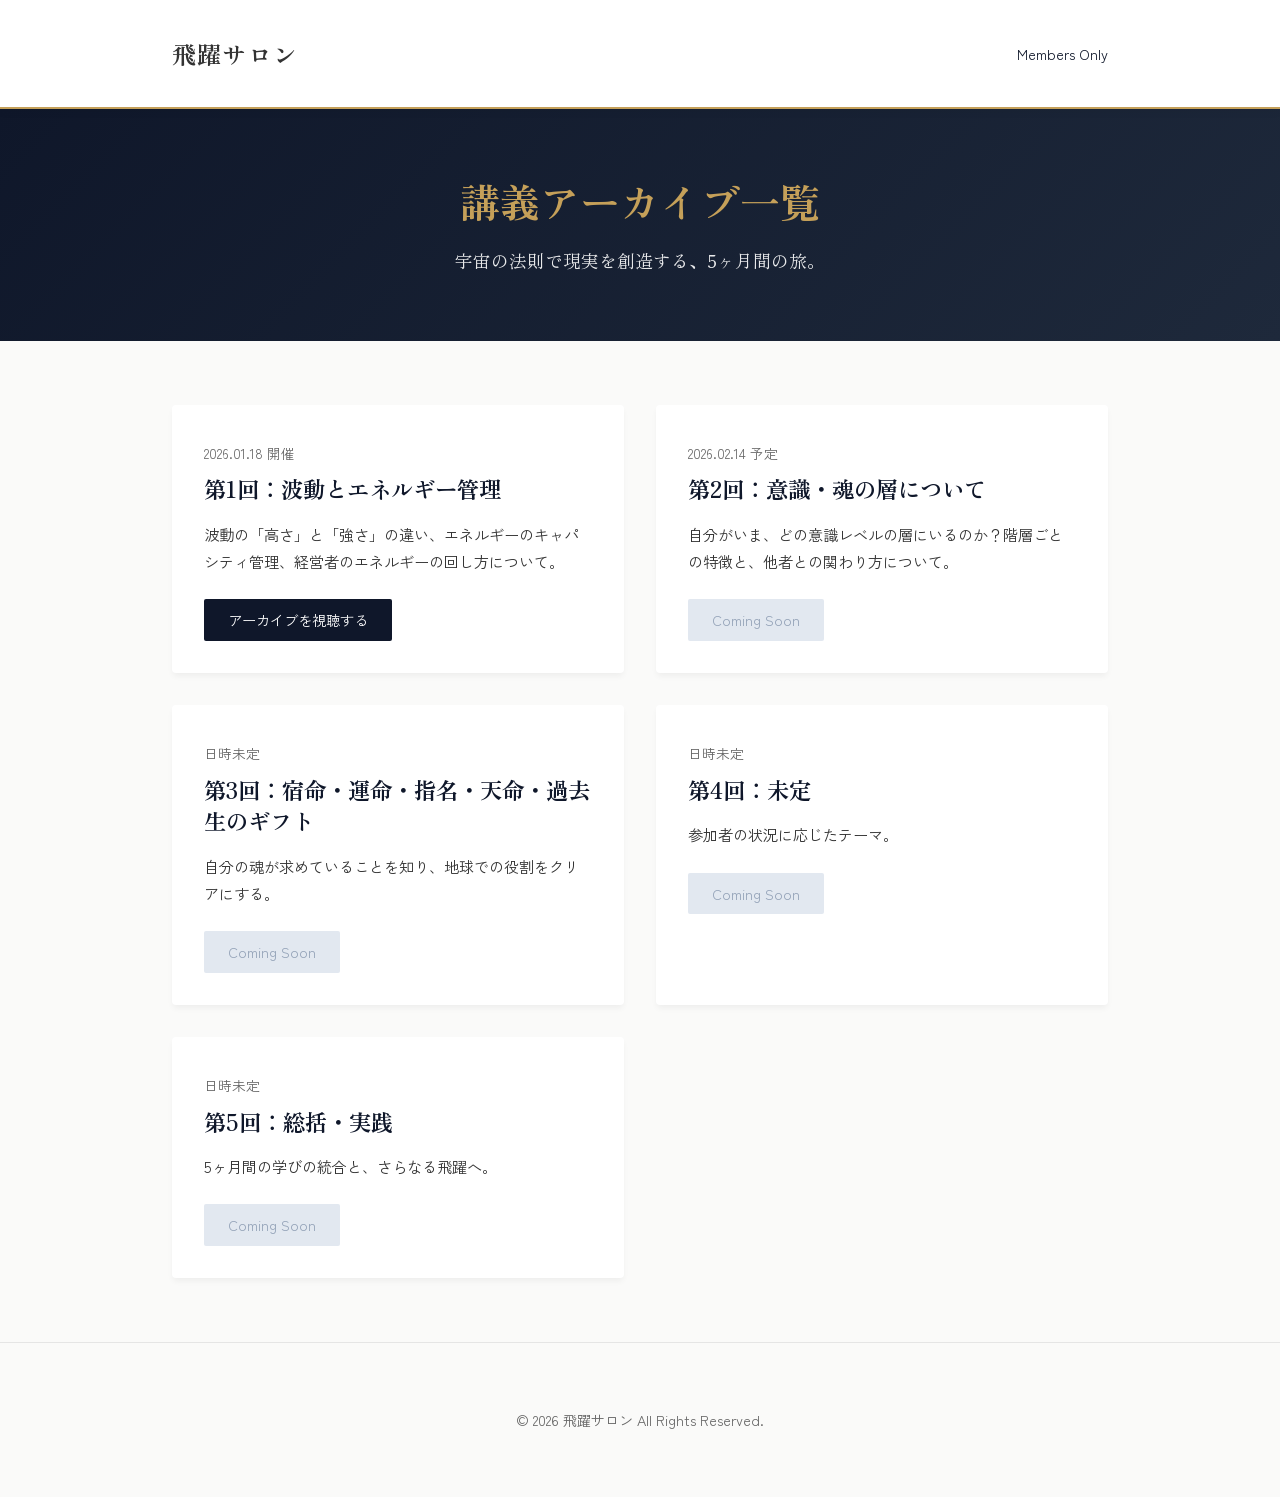
==== index.html @ 5fa07e06 "Initial commit" ====
<!DOCTYPE html>
<html lang="ja">

<head>
    <meta charset="UTF-8">
    <meta name="viewport" content="width=device-width, initial-scale=1.0">
    <title>飛躍サロン アーカイブ講義一覧</title>
    <link rel="stylesheet" href="css/style.css">
    <meta name="description" content="経営者向け「飛躍サロン」のオンライン講義アーカイブ一覧ページです。">
</head>

<body>
    <header>
        <div class="container header-content">
            <span class="logo">飛躍サロン</span>
            <span style="font-size: 0.9rem; color: var(--color-primary);">Members Only</span>
        </div>
    </header>

    <div class="hero">
        <div class="container">
            <h1>講義アーカイブ一覧</h1>
            <p>宇宙の法則で現実を創造する、5ヶ月間の旅。</p>
        </div>
    </div>

    <main class="container">
        <div class="lecture-grid">

            <!-- Lecture 1 -->
            <article class="card section" style="margin-bottom: 0; padding: 0; animation-delay: 0.1s;">
                <div class="card-body">
                    <div class="card-date">2026.01.18 開催</div>
                    <h2 class="card-title" style="border: none; margin-bottom: 0.5rem; font-size: 1.4rem;">
                        第1回：波動とエネルギー管理</h2>
                    <p class="card-excerpt">波動の「高さ」と「強さ」の違い、エネルギーのキャパシティ管理、経営者のエネルギーの回し方について。</p>
                    <a href="lecture01.html" class="btn">アーカイブを視聴する</a>
                </div>
            </article>

            <!-- Lecture 2 (Upcoming) -->
            <article class="card section" style="margin-bottom: 0; padding: 0; opacity: 0.6; animation-delay: 0.2s;">
                <div class="card-body">
                    <div class="card-date">2026.02.14 予定</div>
                    <h2 class="card-title" style="border: none; margin-bottom: 0.5rem; font-size: 1.4rem;">
                        第2回：意識・魂の層について</h2>
                    <p class="card-excerpt">自分がいま、どの意識レベルの層にいるのか？階層ごとの特徴と、他者との関わり方について。</p>
                    <span class="btn disabled">Coming Soon</span>
                </div>
            </article>

            <!-- Lecture 3 (Upcoming) -->
            <article class="card section" style="margin-bottom: 0; padding: 0; opacity: 0.6; animation-delay: 0.3s;">
                <div class="card-body">
                    <div class="card-date">日時未定</div>
                    <h2 class="card-title" style="border: none; margin-bottom: 0.5rem; font-size: 1.4rem;">
                        第3回：宿命・運命・指名・天命・過去生のギフト
                    </h2>
                    <p class="card-excerpt">自分の魂が求めていることを知り、地球での役割をクリアにする。</p>
                    <span class="btn disabled">Coming Soon</span>
                </div>
            </article>

            <!-- Lecture 4 (Upcoming) -->
            <article class="card section" style="margin-bottom: 0; padding: 0; opacity: 0.6; animation-delay: 0.4s;">
                <div class="card-body">
                    <div class="card-date">日時未定</div>
                    <h2 class="card-title" style="border: none; margin-bottom: 0.5rem; font-size: 1.4rem;">第4回：未定</h2>
                    <p class="card-excerpt">参加者の状況に応じたテーマ。</p>
                    <span class="btn disabled">Coming Soon</span>
                </div>
            </article>

            <!-- Lecture 5 (Upcoming) -->
            <article class="card section" style="margin-bottom: 0; padding: 0; opacity: 0.6; animation-delay: 0.5s;">
                <div class="card-body">
                    <div class="card-date">日時未定</div>
                    <h2 class="card-title" style="border: none; margin-bottom: 0.5rem; font-size: 1.4rem;">第5回：総括・実践
                    </h2>
                    <p class="card-excerpt">5ヶ月間の学びの統合と、さらなる飛躍へ。</p>
                    <span class="btn disabled">Coming Soon</span>
                </div>
            </article>

        </div>
    </main>

    <footer>
        <div class="container">
            <p>&copy; 2026 飛躍サロン All Rights Reserved.</p>
        </div>
    </footer>
</body>

</html>
---- css/style.css ----
@import url('https://fonts.googleapis.com/css2?family=Zen+Kaku+Gothic+New:wght@400;500;700&family=Zen+Old+Mincho:wght@400;700&display=swap');

:root {
    --color-primary: #0f172a;
    /* Deep Navy */
    --color-accent: #c5a059;
    /* Gold */
    --color-bg: #fafaf9;
    /* Warm Cream */
    --color-text: #333333;
    /* Dark Gray */
    --color-text-light: #666666;
    --color-white: #ffffff;
    --font-heading: 'Zen Old Mincho', serif;
    --font-body: 'Zen Kaku Gothic New', sans-serif;
    --spacing-sm: 1rem;
    --spacing-md: 2rem;
    --spacing-lg: 4rem;
}

* {
    box-sizing: border-box;
    margin: 0;
    padding: 0;
}

body {
    font-family: var(--font-body);
    background-color: var(--color-bg);
    color: var(--color-text);
    line-height: 1.8;
    font-size: 16px;
    -webkit-font-smoothing: antialiased;
}

h1,
h2,
h3,
h4,
h5,
h6 {
    font-family: var(--font-heading);
    color: var(--color-primary);
    line-height: 1.4;
    margin-bottom: var(--spacing-sm);
}

a {
    color: var(--color-primary);
    text-decoration: none;
    transition: color 0.3s ease;
}

a:hover {
    color: var(--color-accent);
}

/* Layout */
.container {
    max-width: 1000px;
    margin: 0 auto;
    padding: 0 var(--spacing-md);
}

/* Header */
header {
    background-color: var(--color-white);
    padding: var(--spacing-md) 0;
    border-bottom: 2px solid var(--color-accent);
    position: sticky;
    top: 0;
    z-index: 100;
    box-shadow: 0 2px 10px rgba(0, 0, 0, 0.05);
}

.header-content {
    display: flex;
    justify-content: space-between;
    align-items: center;
}

.logo {
    font-size: 1.5rem;
    font-weight: 700;
    font-family: var(--font-heading);
    letter-spacing: 0.05em;
}

.nav-link {
    font-size: 0.9rem;
    font-weight: 500;
    letter-spacing: 0.05em;
    color: var(--color-primary);
    border: 1px solid var(--color-primary);
    padding: 0.5rem 1rem;
    border-radius: 2px;
}

.nav-link:hover {
    background-color: var(--color-primary);
    color: var(--color-white);
}

/* Hero Section */
.hero {
    text-align: center;
    padding: var(--spacing-lg) 0;
    background: linear-gradient(135deg, #0f172a 0%, #1e293b 100%);
    color: var(--color-white);
    margin-bottom: var(--spacing-lg);
}

.hero h1 {
    color: var(--color-accent);
    font-size: 2.5rem;
    margin-bottom: var(--spacing-sm);
}

.hero p {
    font-size: 1.1rem;
    opacity: 0.9;
    font-family: var(--font-heading);
}

/* Content Sections */
.section {
    margin-bottom: var(--spacing-lg);
    background-color: var(--color-white);
    padding: var(--spacing-lg);
    border-radius: 4px;
    box-shadow: 0 4px 6px -1px rgba(0, 0, 0, 0.05);
    animation: fadeInUp 0.8s ease-out forwards;
    opacity: 0;
}

@keyframes fadeInUp {
    from {
        opacity: 0;
        transform: translateY(20px);
    }

    to {
        opacity: 1;
        transform: translateY(0);
    }
}

.section h2 {
    font-size: 1.8rem;
    border-bottom: 1px solid var(--color-accent);
    padding-bottom: 0.5rem;
    margin-bottom: var(--spacing-md);
    margin-top: 0;
}

.section h3 {
    font-size: 1.4rem;
    margin-top: var(--spacing-md);
    border-left: 4px solid var(--color-accent);
    padding-left: 1rem;
}

/* Video Wrapper */
.video-wrapper {
    position: relative;
    padding-bottom: 56.25%;
    /* 16:9 */
    height: 0;
    overflow: hidden;
    margin-bottom: var(--spacing-md);
    border-radius: 4px;
    box-shadow: 0 4px 20px rgba(0, 0, 0, 0.1);
}

.video-wrapper iframe {
    position: absolute;
    top: 0;
    left: 0;
    width: 100%;
    height: 100%;
}

/* Images */
.diagram {
    max-width: 100%;
    height: auto;
    margin: var(--spacing-md) auto;
    display: block;
    border: 1px solid #e5e5e5;
    border-radius: 4px;
    padding: 0.5rem;
    background: #fff;
    box-shadow: 0 2px 8px rgba(0, 0, 0, 0.05);
}

.diagram-caption {
    text-align: center;
    font-size: 0.9rem;
    color: var(--color-text-light);
    margin-top: -1rem;
    margin-bottom: var(--spacing-md);
    font-style: italic;
}

/* Table */
table {
    width: 100%;
    border-collapse: collapse;
    margin: var(--spacing-md) 0;
}

th,
td {
    padding: 1rem;
    text-align: left;
    border-bottom: 1px solid #e5e5e5;
}

th {
    background-color: #f8fafc;
    font-family: var(--font-heading);
    color: var(--color-primary);
}

/* Blockquote */
blockquote {
    border-left: 4px solid var(--color-accent);
    padding-left: 1.5rem;
    margin: var(--spacing-md) 0;
    color: var(--color-text-light);
    font-style: italic;
    background-color: #fcfbf8;
    padding: 1.5rem;
}

/* Lists */
ul,
ol {
    margin-left: 1.5rem;
    margin-bottom: var(--spacing-md);
}

li {
    margin-bottom: 0.5rem;
}

/* Card Grid for Index */
.lecture-grid {
    display: grid;
    grid-template-columns: repeat(auto-fill, minmax(300px, 1fr));
    gap: var(--spacing-md);
}

.card {
    background-color: var(--color-white);
    border-radius: 4px;
    overflow: hidden;
    box-shadow: 0 4px 6px -1px rgba(0, 0, 0, 0.05);
    transition: transform 0.3s ease, box-shadow 0.3s ease;
    border-top: 4px solid transparent;
}

.card:hover {
    transform: translateY(-5px);
    box-shadow: 0 10px 15px -3px rgba(0, 0, 0, 0.1);
    border-top-color: var(--color-accent);
}

.card-body {
    padding: var(--spacing-md);
}

.card-date {
    font-size: 0.85rem;
    color: var(--color-text-light);
    margin-bottom: 0.5rem;
}

.card-title {
    font-size: 1.25rem;
    margin-bottom: 1rem;
    font-family: var(--font-heading);
}

.card-excerpt {
    font-size: 0.95rem;
    color: var(--color-text);
    margin-bottom: 1.5rem;
}

.btn {
    display: inline-block;
    padding: 0.5rem 1.5rem;
    background-color: var(--color-primary);
    color: var(--color-white);
    border-radius: 2px;
    font-size: 0.9rem;
    transition: background-color 0.3s ease;
}

.btn:hover {
    background-color: var(--color-accent);
    color: var(--color-primary);
    font-weight: bold;
}

.btn.disabled {
    background-color: #e2e8f0;
    color: #94a3b8;
    cursor: not-allowed;
    pointer-events: none;
}

/* Footer */
footer {
    text-align: center;
    padding: var(--spacing-lg) 0;
    color: var(--color-text-light);
    font-size: 0.9rem;
    margin-top: var(--spacing-lg);
    border-top: 1px solid #e5e5e5;
}

/* Responsive */
@media (max-width: 768px) {
    .hero h1 {
        font-size: 2rem;
    }

    .section {
        padding: var(--spacing-md);
    }
}
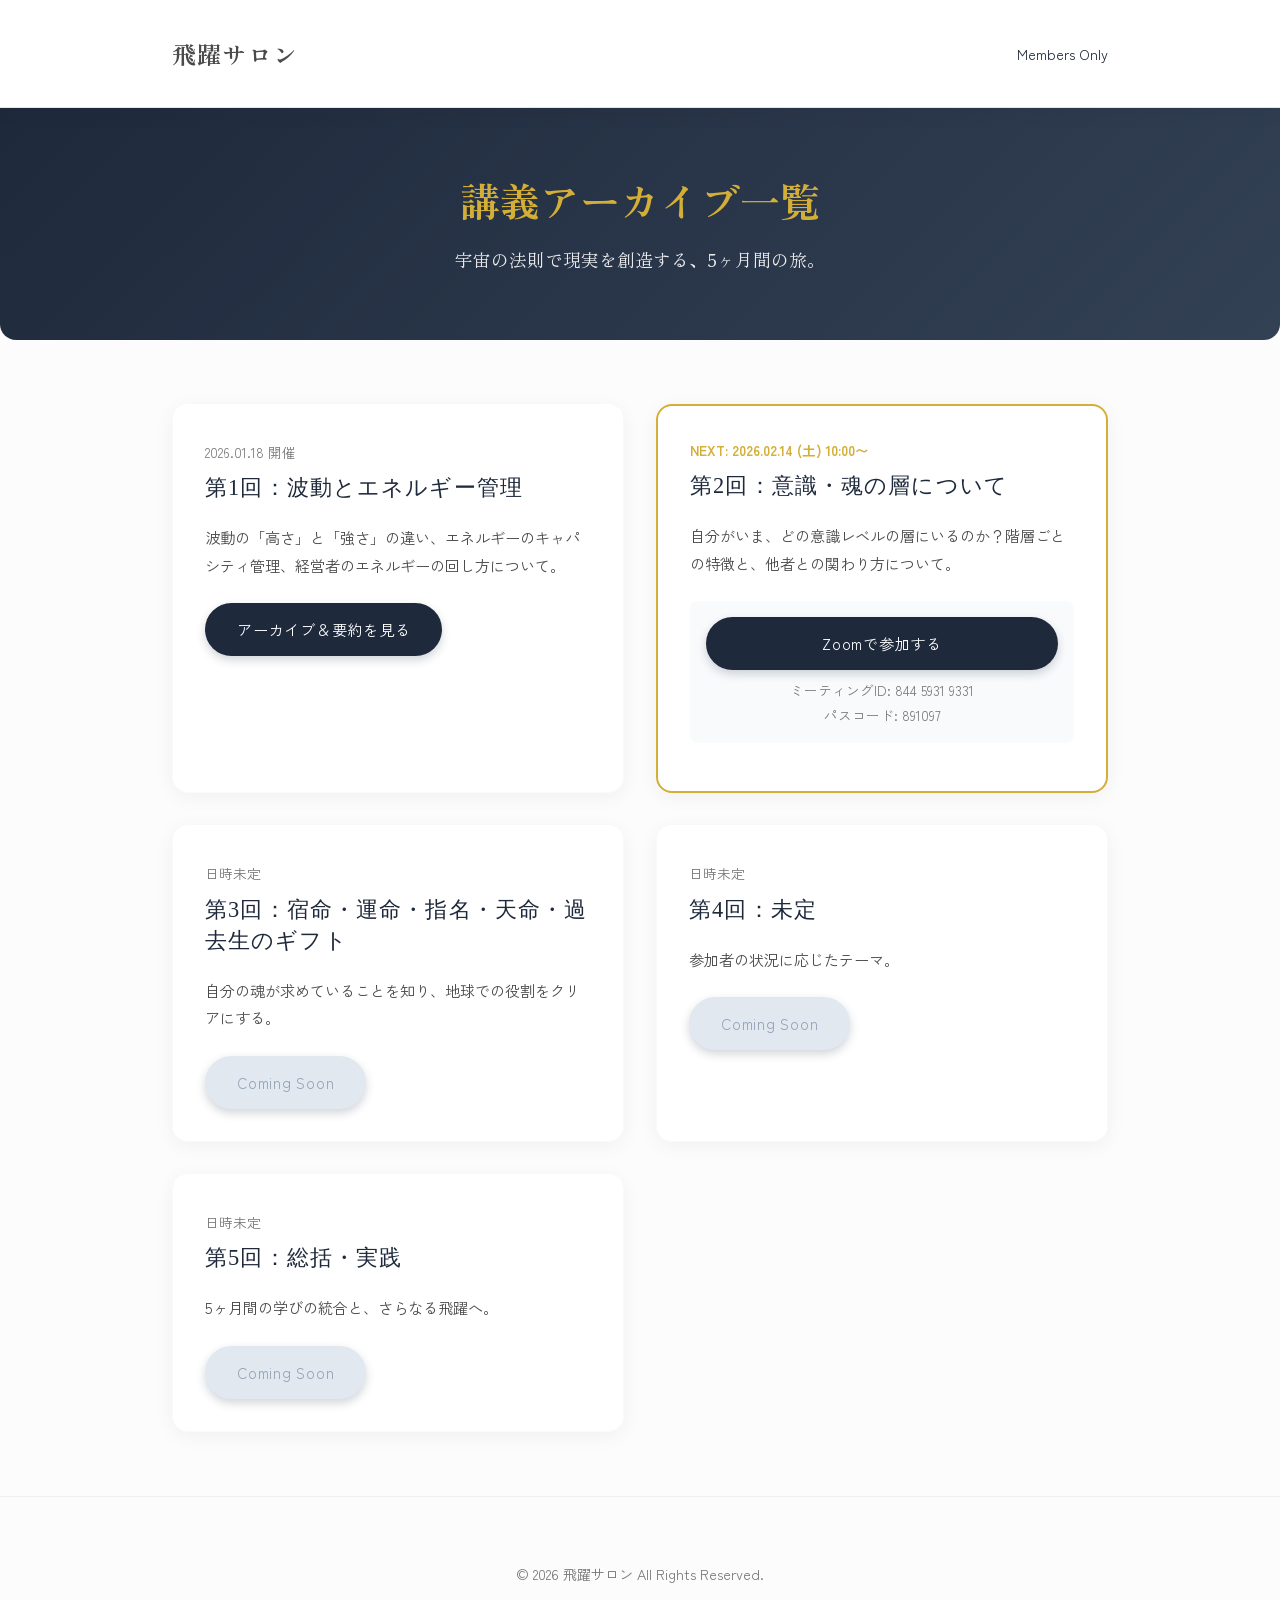
==== commit f7d664e0: "Update Lecture 2 details" ====
--- a/index.html
+++ b/index.html
@@ -34,18 +34,30 @@
                     <h2 class="card-title" style="border: none; margin-bottom: 0.5rem; font-size: 1.4rem;">
                         第1回：波動とエネルギー管理</h2>
                     <p class="card-excerpt">波動の「高さ」と「強さ」の違い、エネルギーのキャパシティ管理、経営者のエネルギーの回し方について。</p>
-                    <a href="lecture01.html" class="btn">アーカイブを視聴する</a>
+                    <a href="lecture01.html" class="btn">アーカイブ＆要約を見る</a>
                 </div>
             </article>
 
             <!-- Lecture 2 (Upcoming) -->
-            <article class="card section" style="margin-bottom: 0; padding: 0; opacity: 0.6; animation-delay: 0.2s;">
+            <article class="card section"
+                style="margin-bottom: 0; padding: 0; animation-delay: 0.2s; border: 2px solid var(--color-accent);">
                 <div class="card-body">
-                    <div class="card-date">2026.02.14 予定</div>
+                    <div class="card-date" style="color: var(--color-accent); font-weight: bold;">NEXT: 2026.02.14 (土)
+                        10:00〜</div>
                     <h2 class="card-title" style="border: none; margin-bottom: 0.5rem; font-size: 1.4rem;">
                         第2回：意識・魂の層について</h2>
                     <p class="card-excerpt">自分がいま、どの意識レベルの層にいるのか？階層ごとの特徴と、他者との関わり方について。</p>
-                    <span class="btn disabled">Coming Soon</span>
+
+                    <div style="background: #f8fafc; padding: 1rem; border-radius: 8px; margin-bottom: 1rem;">
+                        <a href="https://us06web.zoom.us/j/84459319331?pwd=If8y5A88pad8dZN5FD4IeuQcOZk6zq.1"
+                            target="_blank" class="btn" style="width: 100%; text-align: center; margin-bottom: 0.5rem;">
+                            Zoomで参加する
+                        </a>
+                        <div style="font-size: 0.85rem; color: var(--color-text-light); text-align: center;">
+                            <div>ミーティングID: 844 5931 9331</div>
+                            <div>パスコード: 891097</div>
+                        </div>
+                    </div>
                 </div>
             </article>
 
--- a/css/style.css
+++ b/css/style.css
@@ -1,21 +1,24 @@
 @import url('https://fonts.googleapis.com/css2?family=Zen+Kaku+Gothic+New:wght@400;500;700&family=Zen+Old+Mincho:wght@400;700&display=swap');
 
 :root {
-    --color-primary: #0f172a;
-    /* Deep Navy */
-    --color-accent: #c5a059;
-    /* Gold */
-    --color-bg: #fafaf9;
-    /* Warm Cream */
-    --color-text: #333333;
-    /* Dark Gray */
-    --color-text-light: #666666;
+    --color-primary: #1e293b;
+    /* Softer Navy */
+    --color-accent: #d4af37;
+    /* Champagne Gold */
+    --color-bg: #fdfcfc;
+    /* Very Light Warm White */
+    --color-text: #4a4a4a;
+    /* Softer Dark Gray */
+    --color-text-light: #777777;
     --color-white: #ffffff;
     --font-heading: 'Zen Old Mincho', serif;
     --font-body: 'Zen Kaku Gothic New', sans-serif;
     --spacing-sm: 1rem;
     --spacing-md: 2rem;
     --spacing-lg: 4rem;
+    --border-radius-sm: 8px;
+    --border-radius-lg: 16px;
+    --shadow-soft: 0 4px 20px rgba(0, 0, 0, 0.05);
 }
 
 * {
@@ -64,13 +67,14 @@
 
 /* Header */
 header {
-    background-color: var(--color-white);
+    background-color: rgba(255, 255, 255, 0.95);
+    backdrop-filter: blur(10px);
     padding: var(--spacing-md) 0;
-    border-bottom: 2px solid var(--color-accent);
+    border-bottom: 1px solid rgba(212, 175, 55, 0.3);
     position: sticky;
     top: 0;
     z-index: 100;
-    box-shadow: 0 2px 10px rgba(0, 0, 0, 0.05);
+    box-shadow: var(--shadow-soft);
 }
 
 .header-content {
@@ -92,8 +96,9 @@
     letter-spacing: 0.05em;
     color: var(--color-primary);
     border: 1px solid var(--color-primary);
-    padding: 0.5rem 1rem;
-    border-radius: 2px;
+    padding: 0.5rem 1.2rem;
+    border-radius: 50px;
+    transition: all 0.3s ease;
 }
 
 .nav-link:hover {
@@ -105,9 +110,10 @@
 .hero {
     text-align: center;
     padding: var(--spacing-lg) 0;
-    background: linear-gradient(135deg, #0f172a 0%, #1e293b 100%);
+    background: linear-gradient(135deg, #1e293b 0%, #334155 100%);
     color: var(--color-white);
     margin-bottom: var(--spacing-lg);
+    border-radius: 0 0 var(--border-radius-lg) var(--border-radius-lg);
 }
 
 .hero h1 {
@@ -127,10 +133,11 @@
     margin-bottom: var(--spacing-lg);
     background-color: var(--color-white);
     padding: var(--spacing-lg);
-    border-radius: 4px;
-    box-shadow: 0 4px 6px -1px rgba(0, 0, 0, 0.05);
+    border-radius: var(--border-radius-lg);
+    box-shadow: var(--shadow-soft);
     animation: fadeInUp 0.8s ease-out forwards;
     opacity: 0;
+    border: 1px solid rgba(0, 0, 0, 0.02);
 }
 
 @keyframes fadeInUp {
@@ -147,17 +154,20 @@
 
 .section h2 {
     font-size: 1.8rem;
-    border-bottom: 1px solid var(--color-accent);
-    padding-bottom: 0.5rem;
+    border-bottom: 1px solid rgba(212, 175, 55, 0.3);
+    padding-bottom: 0.8rem;
     margin-bottom: var(--spacing-md);
     margin-top: 0;
+    letter-spacing: 0.05em;
+    font-weight: 500;
 }
 
 .section h3 {
     font-size: 1.4rem;
     margin-top: var(--spacing-md);
-    border-left: 4px solid var(--color-accent);
+    border-left: 3px solid var(--color-accent);
     padding-left: 1rem;
+    font-weight: 500;
 }
 
 /* Video Wrapper */
@@ -253,9 +263,9 @@
 
 .card {
     background-color: var(--color-white);
-    border-radius: 4px;
+    border-radius: var(--border-radius-lg);
     overflow: hidden;
-    box-shadow: 0 4px 6px -1px rgba(0, 0, 0, 0.05);
+    box-shadow: var(--shadow-soft);
     transition: transform 0.3s ease, box-shadow 0.3s ease;
     border-top: 4px solid transparent;
 }
@@ -290,12 +300,14 @@
 
 .btn {
     display: inline-block;
-    padding: 0.5rem 1.5rem;
+    padding: 0.8rem 2rem;
     background-color: var(--color-primary);
     color: var(--color-white);
-    border-radius: 2px;
-    font-size: 0.9rem;
-    transition: background-color 0.3s ease;
+    border-radius: 50px;
+    font-size: 0.95rem;
+    transition: all 0.3s ease;
+    letter-spacing: 0.05em;
+    box-shadow: 0 4px 10px rgba(30, 41, 59, 0.2);
 }
 
 .btn:hover {
@@ -318,7 +330,7 @@
     color: var(--color-text-light);
     font-size: 0.9rem;
     margin-top: var(--spacing-lg);
-    border-top: 1px solid #e5e5e5;
+    border-top: 1px solid rgba(0, 0, 0, 0.05);
 }
 
 /* Responsive */
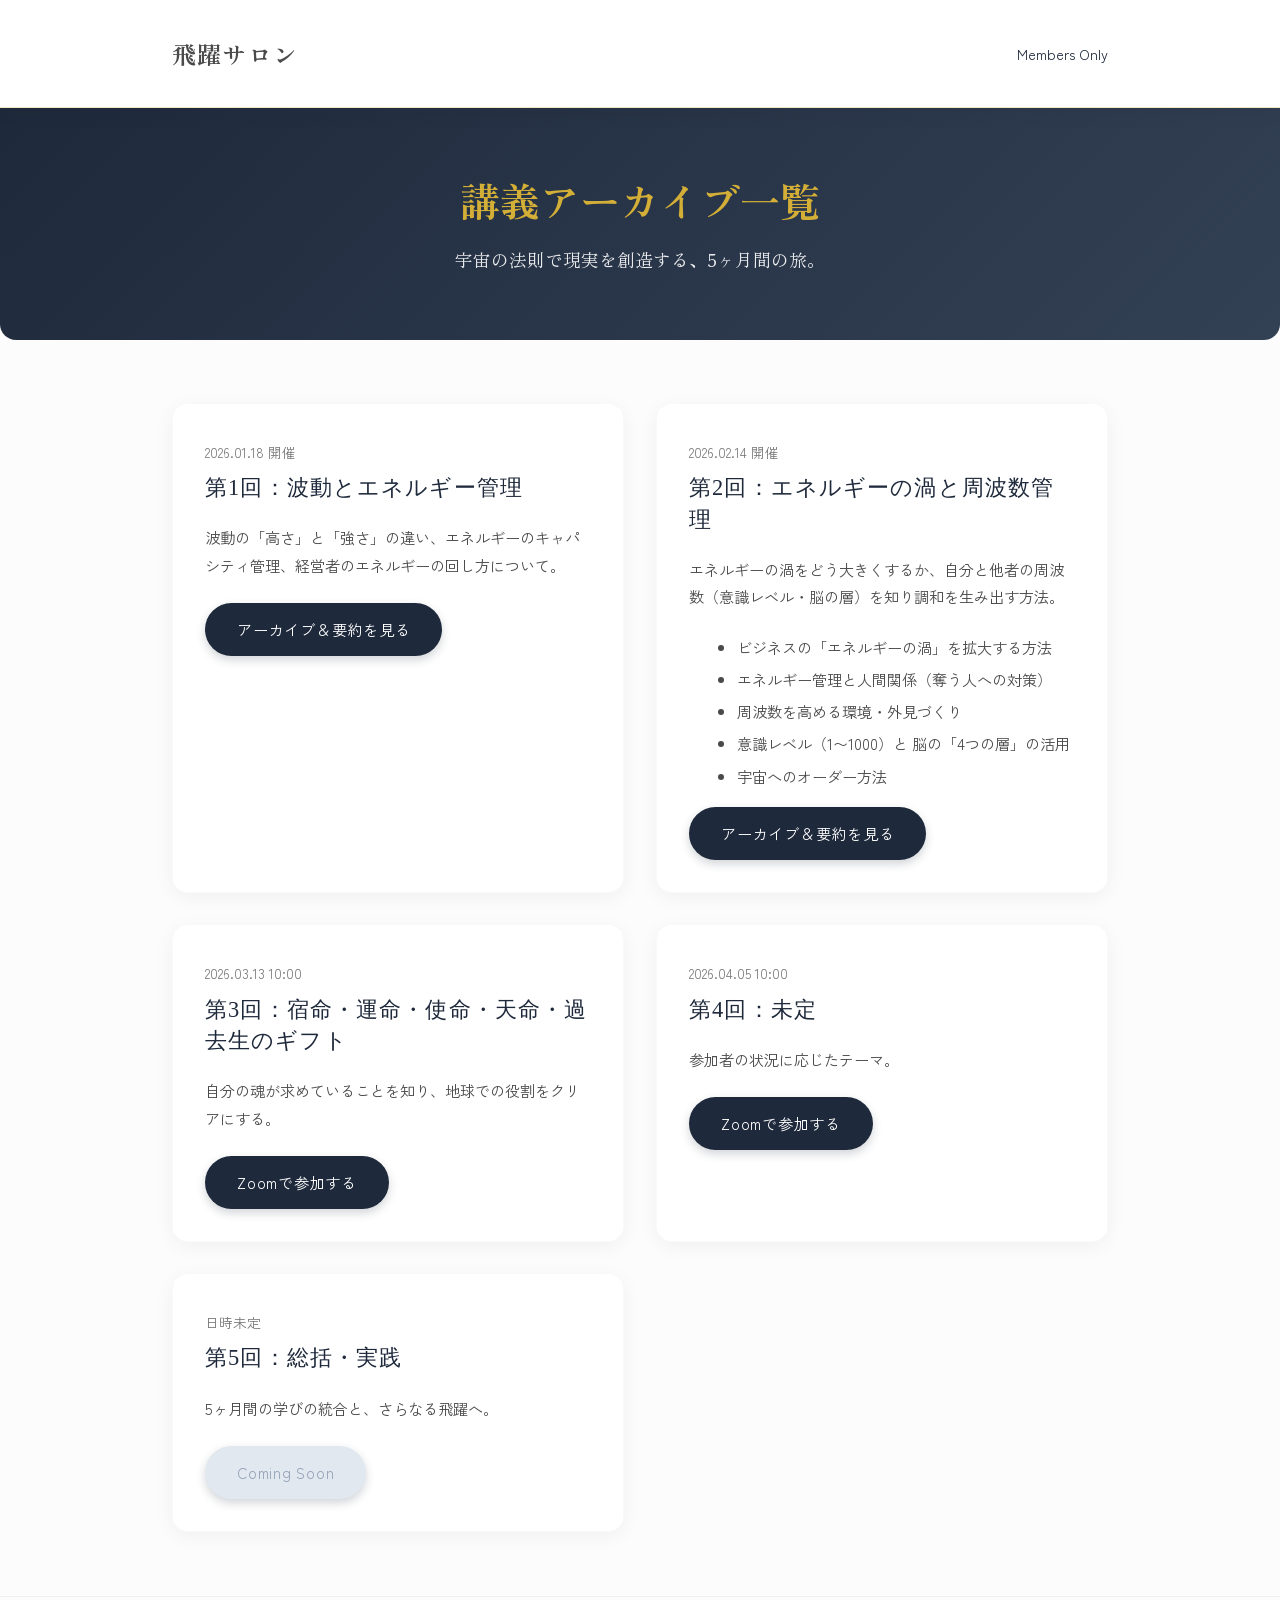
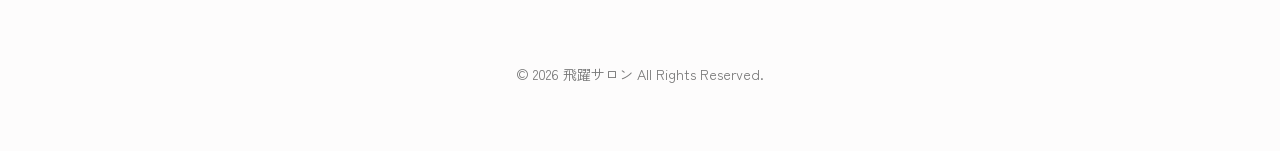
==== commit 986c267c: "Add lecture 02, update schedule for lecture 03 and 04, and add noindex to HTML pages" ====
--- a/index.html
+++ b/index.html
@@ -7,6 +7,7 @@
     <title>飛躍サロン アーカイブ講義一覧</title>
     <link rel="stylesheet" href="css/style.css">
     <meta name="description" content="経営者向け「飛躍サロン」のオンライン講義アーカイブ一覧ページです。">
+    <meta name="robots" content="noindex">
 </head>
 
 <body>
@@ -38,48 +39,46 @@
                 </div>
             </article>
 
-            <!-- Lecture 2 (Upcoming) -->
-            <article class="card section"
-                style="margin-bottom: 0; padding: 0; animation-delay: 0.2s; border: 2px solid var(--color-accent);">
+            <!-- Lecture 2 -->
+            <article class="card section" style="margin-bottom: 0; padding: 0; animation-delay: 0.2s;">
                 <div class="card-body">
-                    <div class="card-date" style="color: var(--color-accent); font-weight: bold;">NEXT: 2026.02.14 (土)
-                        10:00〜</div>
+                    <div class="card-date">2026.02.14 開催</div>
                     <h2 class="card-title" style="border: none; margin-bottom: 0.5rem; font-size: 1.4rem;">
-                        第2回：意識・魂の層について</h2>
-                    <p class="card-excerpt">自分がいま、どの意識レベルの層にいるのか？階層ごとの特徴と、他者との関わり方について。</p>
-
-                    <div style="background: #f8fafc; padding: 1rem; border-radius: 8px; margin-bottom: 1rem;">
-                        <a href="https://us06web.zoom.us/j/84459319331?pwd=If8y5A88pad8dZN5FD4IeuQcOZk6zq.1"
-                            target="_blank" class="btn" style="width: 100%; text-align: center; margin-bottom: 0.5rem;">
-                            Zoomで参加する
-                        </a>
-                        <div style="font-size: 0.85rem; color: var(--color-text-light); text-align: center;">
-                            <div>ミーティングID: 844 5931 9331</div>
-                            <div>パスコード: 891097</div>
-                        </div>
-                    </div>
+                        第2回：エネルギーの渦と周波数管理</h2>
+                    <p class="card-excerpt">エネルギーの渦をどう大きくするか、自分と他者の周波数（意識レベル・脳の層）を知り調和を生み出す方法。</p>
+                    <ul
+                        style="margin-top: 0.5rem; margin-bottom: 1.2rem; padding-left: 1.5rem; font-size: 0.95rem; line-height: 1.6; color: var(--color-text);">
+                        <li>ビジネスの「エネルギーの渦」を拡大する方法</li>
+                        <li>エネルギー管理と人間関係（奪う人への対策）</li>
+                        <li>周波数を高める環境・外見づくり</li>
+                        <li>意識レベル（1〜1000）と 脳の「4つの層」の活用</li>
+                        <li>宇宙へのオーダー方法</li>
+                    </ul>
+                    <a href="lecture02.html" class="btn">アーカイブ＆要約を見る</a>
                 </div>
             </article>
 
             <!-- Lecture 3 (Upcoming) -->
-            <article class="card section" style="margin-bottom: 0; padding: 0; opacity: 0.6; animation-delay: 0.3s;">
+            <article class="card section" style="margin-bottom: 0; padding: 0; animation-delay: 0.3s;">
                 <div class="card-body">
-                    <div class="card-date">日時未定</div>
+                    <div class="card-date">2026.03.13 10:00</div>
                     <h2 class="card-title" style="border: none; margin-bottom: 0.5rem; font-size: 1.4rem;">
-                        第3回：宿命・運命・指名・天命・過去生のギフト
+                        第3回：宿命・運命・使命・天命・過去生のギフト
                     </h2>
                     <p class="card-excerpt">自分の魂が求めていることを知り、地球での役割をクリアにする。</p>
-                    <span class="btn disabled">Coming Soon</span>
+                    <a href="https://us06web.zoom.us/j/84459319331?pwd=If8y5A88pad8dZN5FD4IeuQcOZk6zq.1" class="btn"
+                        target="_blank" rel="noopener">Zoomで参加する</a>
                 </div>
             </article>
 
             <!-- Lecture 4 (Upcoming) -->
-            <article class="card section" style="margin-bottom: 0; padding: 0; opacity: 0.6; animation-delay: 0.4s;">
+            <article class="card section" style="margin-bottom: 0; padding: 0; animation-delay: 0.4s;">
                 <div class="card-body">
-                    <div class="card-date">日時未定</div>
+                    <div class="card-date">2026.04.05 10:00</div>
                     <h2 class="card-title" style="border: none; margin-bottom: 0.5rem; font-size: 1.4rem;">第4回：未定</h2>
                     <p class="card-excerpt">参加者の状況に応じたテーマ。</p>
-                    <span class="btn disabled">Coming Soon</span>
+                    <a href="https://us06web.zoom.us/j/84459319331?pwd=If8y5A88pad8dZN5FD4IeuQcOZk6zq.1" class="btn"
+                        target="_blank" rel="noopener">Zoomで参加する</a>
                 </div>
             </article>
 
